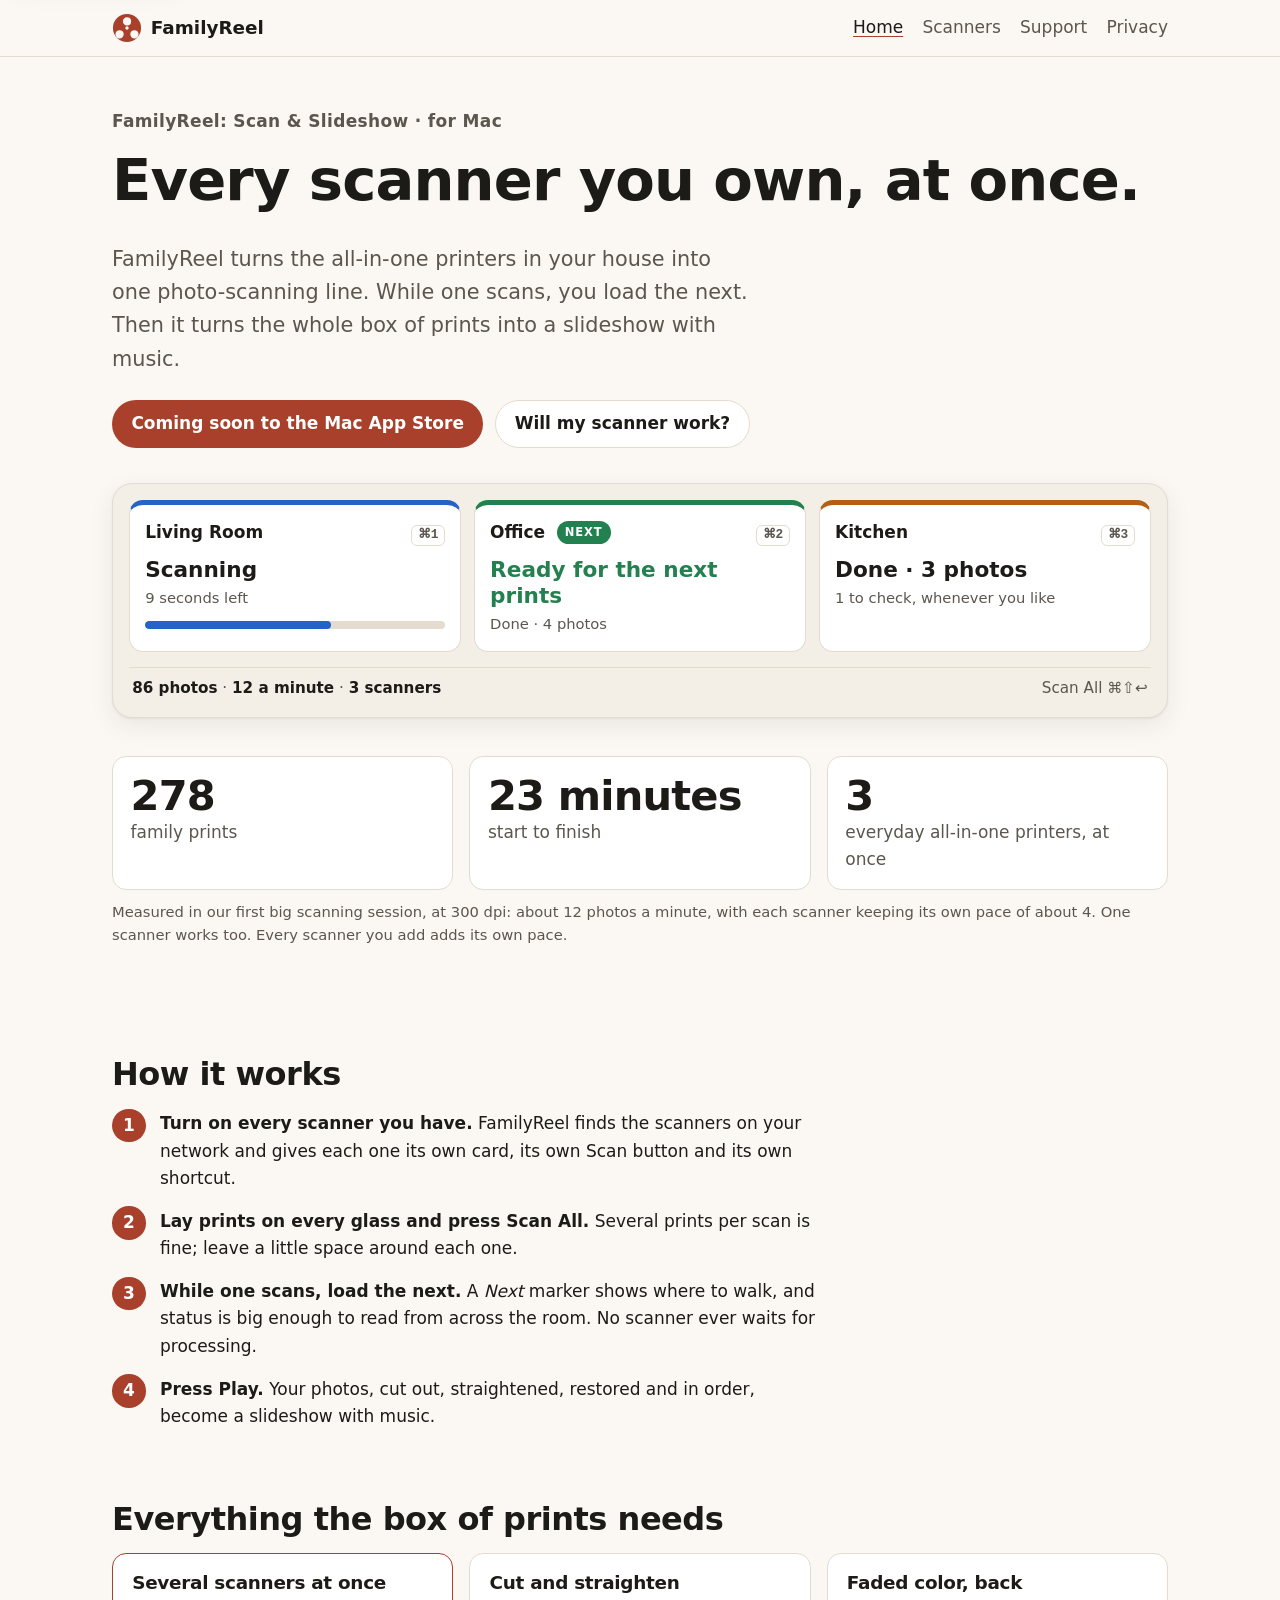
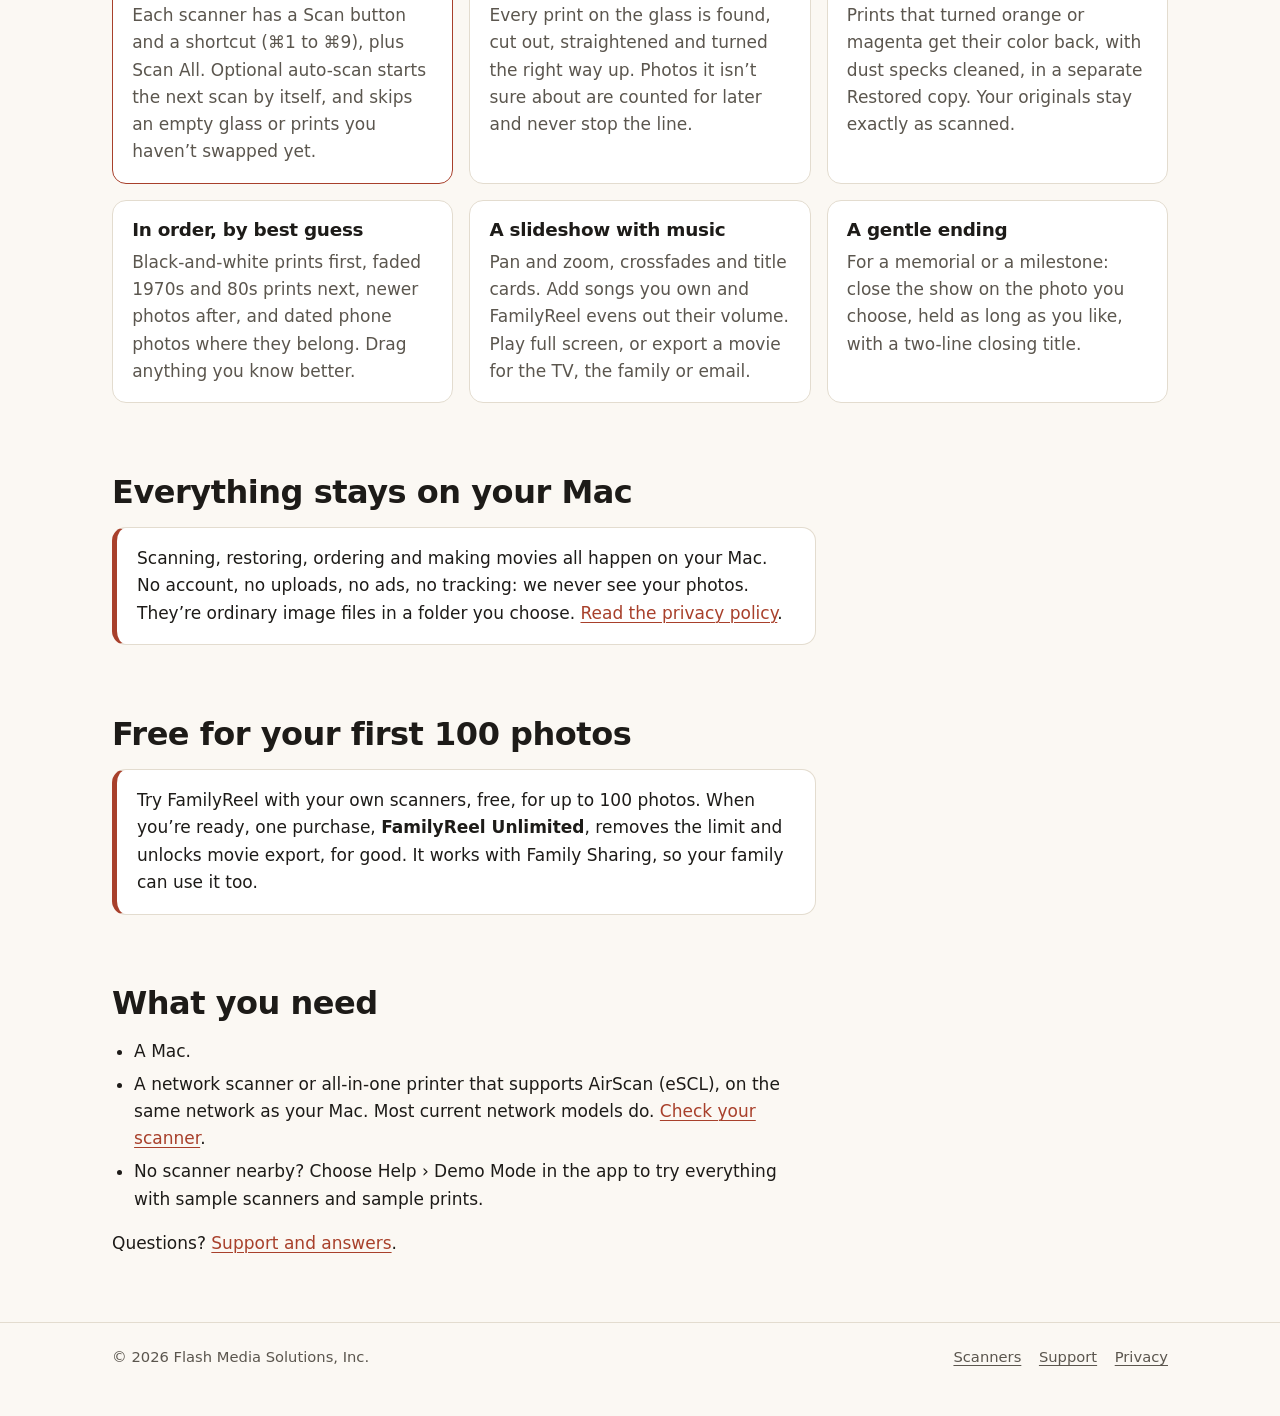
==== index.html @ 0c896a2c "FamilyReel site: product page, support, privacy policy and scanner compatibility Static HTML and one" ====
<!doctype html>
<html lang="en">
<head>
<meta charset="utf-8">
<meta name="viewport" content="width=device-width, initial-scale=1">
<meta http-equiv="Content-Security-Policy" content="default-src 'none'; style-src 'self'; img-src 'self' data:; base-uri 'none'; form-action 'none'">
<meta name="referrer" content="no-referrer">
<meta name="color-scheme" content="light dark">
<title>FamilyReel: Scan &amp; Slideshow</title>
<meta name="description" content="FamilyReel for Mac scans your old family prints on every scanner you own at the same time, restores faded color, puts the photos in order and makes a slideshow with music.">
<link rel="icon" href="assets/mark.svg" type="image/svg+xml">
<link rel="stylesheet" href="assets/site.css">
</head>
<body>
<a class="skip" href="#main">Skip to content</a>
<header class="site-header">
  <div class="wrap">
    <a class="brand" href="./" aria-label="FamilyReel home">
      <svg viewBox="0 0 32 32" aria-hidden="true" focusable="false"><path fill="currentColor" fill-rule="evenodd" d="M16 1a15 15 0 1 1 0 30 15 15 0 0 1 0-30Zm0 3.6a4.4 4.4 0 1 0 0 8.8 4.4 4.4 0 0 0 0-8.8Zm-7.9 13.7a4.4 4.4 0 1 0 0 8.8 4.4 4.4 0 0 0 0-8.8Zm15.8 0a4.4 4.4 0 1 0 0 8.8 4.4 4.4 0 0 0 0-8.8ZM16 14.2a1.8 1.8 0 1 0 0 3.6 1.8 1.8 0 0 0 0-3.6Z"/></svg>
      FamilyReel
    </a>
    <nav class="site-nav" aria-label="Main">
      <ul>
        <li><a href="./" aria-current="page">Home</a></li>
        <li><a href="compatibility/">Scanners</a></li>
        <li><a href="support/">Support</a></li>
        <li><a href="privacy/">Privacy</a></li>
      </ul>
    </nav>
  </div>
</header>

<main id="main">
  <section class="hero" aria-labelledby="hero-title">
    <div class="wrap">
      <p class="eyebrow">FamilyReel: Scan &amp; Slideshow · for Mac</p>
      <h1 id="hero-title">Every scanner you own, at once.</h1>
      <p class="lead">FamilyReel turns the all-in-one printers in your house into one photo-scanning line. While one scans, you load the next. Then it turns the whole box of prints into a slideshow with music.</p>
      <div class="actions">
        <span class="button primary soon">Coming soon to the Mac App Store</span>
        <a class="button" href="compatibility/">Will my scanner work?</a>
      </div>

      <figure class="factory" role="img" aria-label="Three scanners in FamilyReel at the same time: Living Room is scanning, Office is ready for the next prints and marked Next, Kitchen has just finished 3 photos. The readout says 86 photos, 12 a minute, 3 scanners.">
        <div class="stations" aria-hidden="true">
          <div class="station s1">
            <div class="top"><span class="name">Living Room</span><span class="key">⌘1</span></div>
            <p class="state">Scanning</p>
            <p class="detail">9 seconds left</p>
            <div class="bar"><span></span></div>
          </div>
          <div class="station s2 ready">
            <div class="top"><span class="name">Office <span class="badge">Next</span></span><span class="key">⌘2</span></div>
            <p class="state">Ready for the next prints</p>
            <p class="detail">Done · 4 photos</p>
          </div>
          <div class="station s3">
            <div class="top"><span class="name">Kitchen</span><span class="key">⌘3</span></div>
            <p class="state">Done · 3 photos</p>
            <p class="detail">1 to check, whenever you like</p>
          </div>
        </div>
        <div class="readout" aria-hidden="true">
          <span><strong>86 photos</strong> · <strong>12 a minute</strong> · <strong>3 scanners</strong></span>
          <span>Scan All ⌘⇧↩</span>
        </div>
      </figure>

      <ul class="stats" aria-label="Our first big scanning session">
        <li><span class="num">278</span> <span class="what">family prints</span></li>
        <li><span class="num">23 minutes</span> <span class="what">start to finish</span></li>
        <li><span class="num">3</span> <span class="what">everyday all-in-one printers, at once</span></li>
      </ul>
      <p class="muted small">Measured in our first big scanning session, at 300 dpi: about 12 photos a minute, with each scanner keeping its own pace of about 4. One scanner works too. Every scanner you add adds its own pace.</p>
    </div>
  </section>

  <section class="wrap" aria-labelledby="how">
    <h2 id="how">How it works</h2>
    <ol class="steps">
      <li><strong>Turn on every scanner you have.</strong> FamilyReel finds the scanners on your network and gives each one its own card, its own Scan button and its own shortcut.</li>
      <li><strong>Lay prints on every glass and press Scan All.</strong> Several prints per scan is fine; leave a little space around each one.</li>
      <li><strong>While one scans, load the next.</strong> A <em>Next</em> marker shows where to walk, and status is big enough to read from across the room. No scanner ever waits for processing.</li>
      <li><strong>Press Play.</strong> Your photos, cut out, straightened, restored and in order, become a slideshow with music.</li>
    </ol>
  </section>

  <section class="wrap" aria-labelledby="features">
    <h2 id="features">Everything the box of prints needs</h2>
    <ul class="features">
      <li class="hero-feature">
        <h3>Several scanners at once</h3>
        <p>Each scanner has a Scan button and a shortcut (⌘1 to ⌘9), plus Scan All. Optional auto-scan starts the next scan by itself, and skips an empty glass or prints you haven’t swapped yet.</p>
      </li>
      <li>
        <h3>Cut and straighten</h3>
        <p>Every print on the glass is found, cut out, straightened and turned the right way up. Photos it isn’t sure about are counted for later and never stop the line.</p>
      </li>
      <li>
        <h3>Faded color, back</h3>
        <p>Prints that turned orange or magenta get their color back, with dust specks cleaned, in a separate Restored copy. Your originals stay exactly as scanned.</p>
      </li>
      <li>
        <h3>In order, by best guess</h3>
        <p>Black-and-white prints first, faded 1970s and 80s prints next, newer photos after, and dated phone photos where they belong. Drag anything you know better.</p>
      </li>
      <li>
        <h3>A slideshow with music</h3>
        <p>Pan and zoom, crossfades and title cards. Add songs you own and FamilyReel evens out their volume. Play full screen, or export a movie for the TV, the family or email.</p>
      </li>
      <li>
        <h3>A gentle ending</h3>
        <p>For a memorial or a milestone: close the show on the photo you choose, held as long as you like, with a two-line closing title.</p>
      </li>
    </ul>
  </section>

  <section class="wrap" aria-labelledby="private">
    <h2 id="private">Everything stays on your Mac</h2>
    <div class="callout">
      <p>Scanning, restoring, ordering and making movies all happen on your Mac. No account, no uploads, no ads, no tracking: we never see your photos. They’re ordinary image files in a folder you choose. <a href="privacy/">Read the privacy policy</a>.</p>
    </div>
  </section>

  <section class="wrap" aria-labelledby="price">
    <h2 id="price">Free for your first 100 photos</h2>
    <div class="callout">
      <p>Try FamilyReel with your own scanners, free, for up to 100 photos. When you’re ready, one purchase, <strong>FamilyReel Unlimited</strong>, removes the limit and unlocks movie export, for good. It works with Family Sharing, so your family can use it too.</p>
    </div>
  </section>

  <section class="wrap" aria-labelledby="need">
    <div class="prose">
    <h2 id="need">What you need</h2>
    <ul>
      <li>A Mac.</li>
      <li>A network scanner or all-in-one printer that supports AirScan (eSCL), on the same network as your Mac. Most current network models do. <a href="compatibility/">Check your scanner</a>.</li>
      <li>No scanner nearby? Choose Help › Demo Mode in the app to try everything with sample scanners and sample prints.</li>
    </ul>
    <p>Questions? <a href="support/">Support and answers</a>.</p>
    </div>
  </section>
</main>

<footer class="site-footer">
  <div class="wrap">
    <p>© 2026 Flash Media Solutions, Inc.</p>
    <ul>
      <li><a href="compatibility/">Scanners</a></li>
      <li><a href="support/">Support</a></li>
      <li><a href="privacy/">Privacy</a></li>
    </ul>
  </div>
</footer>
</body>
</html>
---- assets/site.css ----
/* FamilyReel site. System fonts only, no third-party anything. Light and dark from the same tokens. */

:root {
  color-scheme: light dark;
  --bg: #fbf8f3;
  --bg-raised: #ffffff;
  --bg-sunk: #f3eee6;
  --text: #1d1b18;
  --muted: #5b564e;
  --line: #e3dccf;
  --accent: #a8402b;
  --accent-text: #ffffff;
  --focus: #1f5fbf;
  --s1: #2563c9;  /* station accents, as in the app: one colour per scanner */
  --s2: #23804f;
  --s3: #b45f14;
  --ready: #23804f;
  --shadow: 0 1px 2px rgb(40 30 20 / 0.06), 0 8px 24px rgb(40 30 20 / 0.08);
  --radius: 14px;
  --measure: 44rem;
  --wide: 68rem;
}

@media (prefers-color-scheme: dark) {
  :root {
    --bg: #15130f;
    --bg-raised: #1f1c17;
    --bg-sunk: #1a1814;
    --text: #f2ede5;
    --muted: #b8b0a3;
    --line: #36312a;
    --accent: #f0957a;
    --accent-text: #1d1410;
    --focus: #8ab4ff;
    --s1: #7aa7ff;
    --s2: #5fcf8f;
    --s3: #f2a65a;
    --ready: #5fcf8f;
    --shadow: 0 1px 2px rgb(0 0 0 / 0.4), 0 8px 24px rgb(0 0 0 / 0.35);
  }
}

*, *::before, *::after { box-sizing: border-box; }

html { -webkit-text-size-adjust: 100%; text-size-adjust: 100%; }

body {
  margin: 0;
  background: var(--bg);
  color: var(--text);
  font: 400 1.0625rem/1.6 -apple-system, BlinkMacSystemFont, "SF Pro Text", "Helvetica Neue", system-ui, sans-serif;
  overflow-wrap: break-word;
}

h1, h2, h3 {
  font-family: -apple-system, BlinkMacSystemFont, "SF Pro Display", "Helvetica Neue", system-ui, sans-serif;
  line-height: 1.15;
  letter-spacing: -0.015em;
  margin: 0 0 0.5em;
}
h1 { font-size: clamp(2.1rem, 6vw, 3.6rem); font-weight: 700; }
h2 { font-size: clamp(1.45rem, 3.2vw, 2rem); font-weight: 650; margin-top: 2.2em; }
h3 { font-size: 1.15rem; font-weight: 650; margin-top: 1.6em; }
p, ul, ol { margin: 0 0 1em; }
ul, ol { padding-left: 1.3em; }
li + li { margin-top: 0.35em; }

a { color: var(--accent); text-underline-offset: 0.18em; text-decoration-thickness: 1px; }
a:hover { text-decoration-thickness: 2px; }
:focus-visible { outline: 3px solid var(--focus); outline-offset: 2px; border-radius: 4px; }

.skip {
  position: absolute; left: 1rem; top: -4rem; z-index: 10;
  background: var(--bg-raised); color: var(--text); padding: 0.6rem 1rem; border-radius: 8px; box-shadow: var(--shadow);
}
.skip:focus { top: 1rem; }

.wrap { max-width: var(--wide); margin: 0 auto; padding: 0 16px; }
.prose { max-width: var(--measure); }
.muted { color: var(--muted); }
.small { font-size: 0.92rem; }

/* Header */
.site-header { border-bottom: 1px solid var(--line); background: var(--bg); }
.site-header .wrap { display: flex; flex-wrap: wrap; align-items: center; justify-content: space-between; gap: 0.5rem 1.5rem; padding-top: 0.8rem; padding-bottom: 0.8rem; }
.brand { display: inline-flex; align-items: center; gap: 0.55rem; color: var(--text); text-decoration: none; font-weight: 700; font-size: 1.15rem; }
.brand svg { width: 30px; height: 30px; color: var(--accent); flex: none; }
.site-nav ul { list-style: none; display: flex; flex-wrap: wrap; gap: 0.25rem 1.2rem; margin: 0; padding: 0; }
.site-nav li + li { margin-top: 0; }
.site-nav a { color: var(--muted); text-decoration: none; font-weight: 500; padding: 0.3rem 0; }
.site-nav a:hover, .site-nav a[aria-current="page"] { color: var(--text); text-decoration: underline; text-decoration-color: var(--accent); }

main { padding-top: 1.6rem; padding-bottom: 3rem; }
.hero { margin-top: -1.6rem; }

/* Hero */
.hero { padding: 3.2rem 0 1.5rem; }
.hero .eyebrow { color: var(--muted); font-weight: 600; letter-spacing: 0.02em; margin-bottom: 0.8rem; }
.hero .lead { font-size: clamp(1.1rem, 2.2vw, 1.3rem); color: var(--muted); max-width: 40rem; }
.actions { display: flex; flex-wrap: wrap; gap: 0.75rem; margin: 1.5rem 0 0; }
.button {
  display: inline-flex; align-items: center; min-height: 44px; padding: 0.6rem 1.15rem; border-radius: 999px;
  font-weight: 600; text-decoration: none; border: 1px solid var(--line); color: var(--text); background: var(--bg-raised);
}
.button.primary { background: var(--accent); color: var(--accent-text); border-color: transparent; }
.button.soon { cursor: default; }

/* The three-scanner picture (pure HTML/CSS) */
.factory {
  margin: 2.2rem 0 0; padding: 1rem; border: 1px solid var(--line); border-radius: calc(var(--radius) + 6px);
  background: var(--bg-sunk); box-shadow: var(--shadow);
}
.stations { display: grid; grid-template-columns: repeat(3, minmax(0, 1fr)); gap: 0.8rem; }
.station { background: var(--bg-raised); border: 1px solid var(--line); border-top: 5px solid var(--c); border-radius: var(--radius); padding: 0.85rem 0.95rem 1rem; min-width: 0; }
.station.s1 { --c: var(--s1); }
.station.s2 { --c: var(--s2); }
.station.s3 { --c: var(--s3); }
.station .top { display: flex; justify-content: space-between; align-items: baseline; gap: 0.5rem; }
.station .name { font-weight: 650; }
.station .key { font: 600 0.8rem/1 ui-monospace, "SF Mono", Menlo, monospace; color: var(--muted); border: 1px solid var(--line); border-radius: 6px; padding: 0.2rem 0.35rem; white-space: nowrap; }
.station .state { font-size: clamp(1.05rem, 2.2vw, 1.35rem); font-weight: 700; margin: 0.7rem 0 0.15rem; line-height: 1.2; }
.station .detail { color: var(--muted); font-size: 0.92rem; margin: 0; }
.station .bar { height: 8px; border-radius: 999px; background: var(--line); overflow: hidden; margin-top: 0.75rem; }
.station .bar span { display: block; height: 100%; width: 62%; background: var(--c); border-radius: inherit; animation: fill 14.6s linear infinite; }
.station.ready .state { color: var(--ready); }
.badge { display: inline-block; font-size: 0.72rem; font-weight: 800; letter-spacing: 0.08em; text-transform: uppercase; background: var(--ready); color: var(--bg-raised); border-radius: 999px; padding: 0.15rem 0.5rem; vertical-align: 0.15em; margin-left: 0.35rem; }
.readout { display: flex; flex-wrap: wrap; justify-content: space-between; gap: 0.4rem 1rem; margin-top: 0.9rem; padding: 0.55rem 0.2rem 0; color: var(--muted); font-size: 0.95rem; border-top: 1px solid var(--line); }
.readout strong { color: var(--text); font-variant-numeric: tabular-nums; }
@keyframes fill { from { width: 8%; } to { width: 100%; } }
@media (prefers-reduced-motion: reduce) { .station .bar span { animation: none; } }

/* Measured numbers */
.stats { display: grid; grid-template-columns: repeat(3, minmax(0, 1fr)); gap: 1rem; margin: 2.4rem 0 0.6rem; padding: 0; list-style: none; }
.stats li { margin: 0; padding: 1rem 1.1rem; background: var(--bg-raised); border: 1px solid var(--line); border-radius: var(--radius); }
.stats .num { display: block; font-size: clamp(1.7rem, 4.5vw, 2.6rem); font-weight: 750; letter-spacing: -0.02em; line-height: 1.1; font-variant-numeric: tabular-nums; }
.stats .what { color: var(--muted); }

/* Steps and features */
.steps { counter-reset: step; list-style: none; padding: 0; display: grid; gap: 0.9rem; max-width: var(--measure); }
.steps li { counter-increment: step; position: relative; padding: 0.1rem 0 0 3rem; margin: 0; }
.steps li::before {
  content: counter(step); position: absolute; left: 0; top: 0; width: 2.1rem; height: 2.1rem; border-radius: 50%;
  display: grid; place-items: center; font-weight: 700; background: var(--accent); color: var(--accent-text);
}
.features { display: grid; grid-template-columns: repeat(auto-fit, minmax(16rem, 1fr)); gap: 1rem; padding: 0; list-style: none; }
.features li { margin: 0; padding: 1.1rem 1.2rem; background: var(--bg-raised); border: 1px solid var(--line); border-radius: var(--radius); }
.features h3 { margin-top: 0; }
.features p { margin: 0; color: var(--muted); }
.features li.hero-feature { border-color: var(--accent); }

.callout { max-width: var(--measure); padding: 1.1rem 1.25rem; border-radius: var(--radius); background: var(--bg-raised); border: 1px solid var(--line); border-left: 5px solid var(--accent); }
.callout p:last-child { margin-bottom: 0; }

/* Tables */
.table-scroll { overflow-x: auto; max-width: 100%; }
table { border-collapse: collapse; width: 100%; min-width: 34rem; font-size: 0.97rem; }
caption { text-align: left; color: var(--muted); padding-bottom: 0.5rem; }
th, td { text-align: left; vertical-align: top; padding: 0.6rem 0.7rem; border-bottom: 1px solid var(--line); }
thead th { font-weight: 650; border-bottom-width: 2px; }

/* FAQ */
details { border: 1px solid var(--line); border-radius: 12px; background: var(--bg-raised); margin: 0 0 0.7rem; max-width: var(--measure); }
summary { cursor: pointer; padding: 0.85rem 1rem; font-weight: 600; list-style-position: outside; margin-left: 1rem; }
details[open] summary { border-bottom: 1px solid var(--line); }
details > div { padding: 0.8rem 1rem 0.2rem; }

.contact { font-size: 1.15rem; font-weight: 600; }
kbd { font: 600 0.85em ui-monospace, "SF Mono", Menlo, monospace; border: 1px solid var(--line); border-bottom-width: 2px; border-radius: 5px; padding: 0.05em 0.35em; background: var(--bg-sunk); }

/* Footer */
.site-footer { border-top: 1px solid var(--line); color: var(--muted); font-size: 0.92rem; }
.site-footer .wrap { display: flex; flex-wrap: wrap; justify-content: space-between; gap: 0.6rem 1.5rem; padding-top: 1.4rem; padding-bottom: 2rem; }
.site-footer ul { list-style: none; display: flex; flex-wrap: wrap; gap: 0.3rem 1.1rem; margin: 0; padding: 0; }
.site-footer li + li { margin-top: 0; }
.site-footer a { color: var(--muted); }

@media (max-width: 720px) {
  .stations { grid-template-columns: 1fr; }
  .stats { grid-template-columns: 1fr; }
  .hero { padding-top: 2.2rem; }
}

/* FAQ markers inside the card */
summary { list-style: none; margin-left: 0; display: flex; gap: 0.6rem; align-items: baseline; }
summary::-webkit-details-marker { display: none; }
summary::before { content: "+"; flex: none; width: 1rem; font-weight: 700; color: var(--accent); }
details[open] > summary::before { content: "−"; }

/* Tables become one card per row on phones */
@media (max-width: 640px) {
  table.stack { min-width: 0; }
  table.stack caption { display: block; width: 100%; }
  table.stack thead { position: absolute; width: 1px; height: 1px; overflow: hidden; clip: rect(0 0 0 0); white-space: nowrap; }
  table.stack, table.stack tbody, table.stack tr, table.stack th, table.stack td { display: block; width: 100%; }
  table.stack tr { border: 1px solid var(--line); border-radius: 12px; background: var(--bg-raised); padding: 0.4rem 0.9rem 0.6rem; margin-bottom: 0.8rem; }
  table.stack th[scope="row"] { font-size: 1.05rem; padding: 0.5rem 0 0.3rem; border-bottom: 1px solid var(--line); }
  table.stack td { border: 0; padding: 0.45rem 0 0; }
  table.stack td::before { content: attr(data-label); display: block; font-size: 0.8rem; font-weight: 650; color: var(--muted); text-transform: uppercase; letter-spacing: 0.04em; }
}
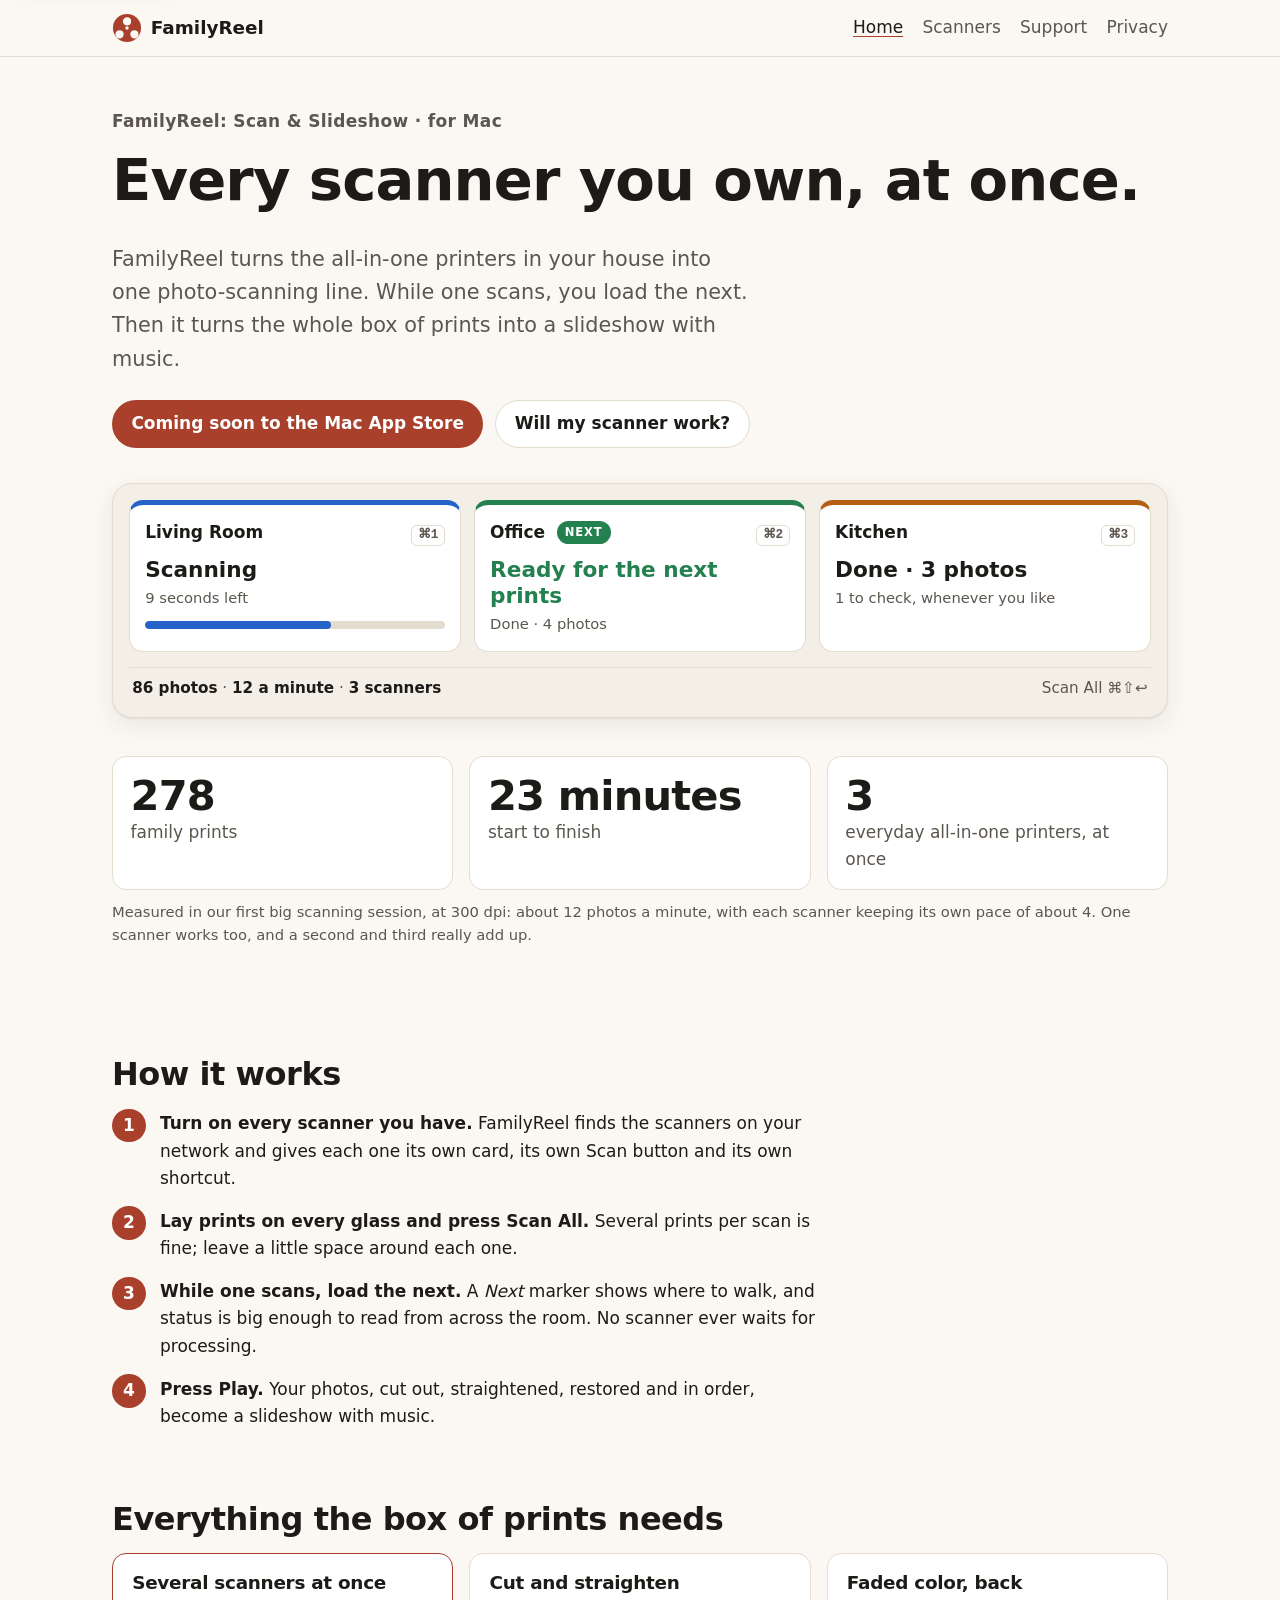
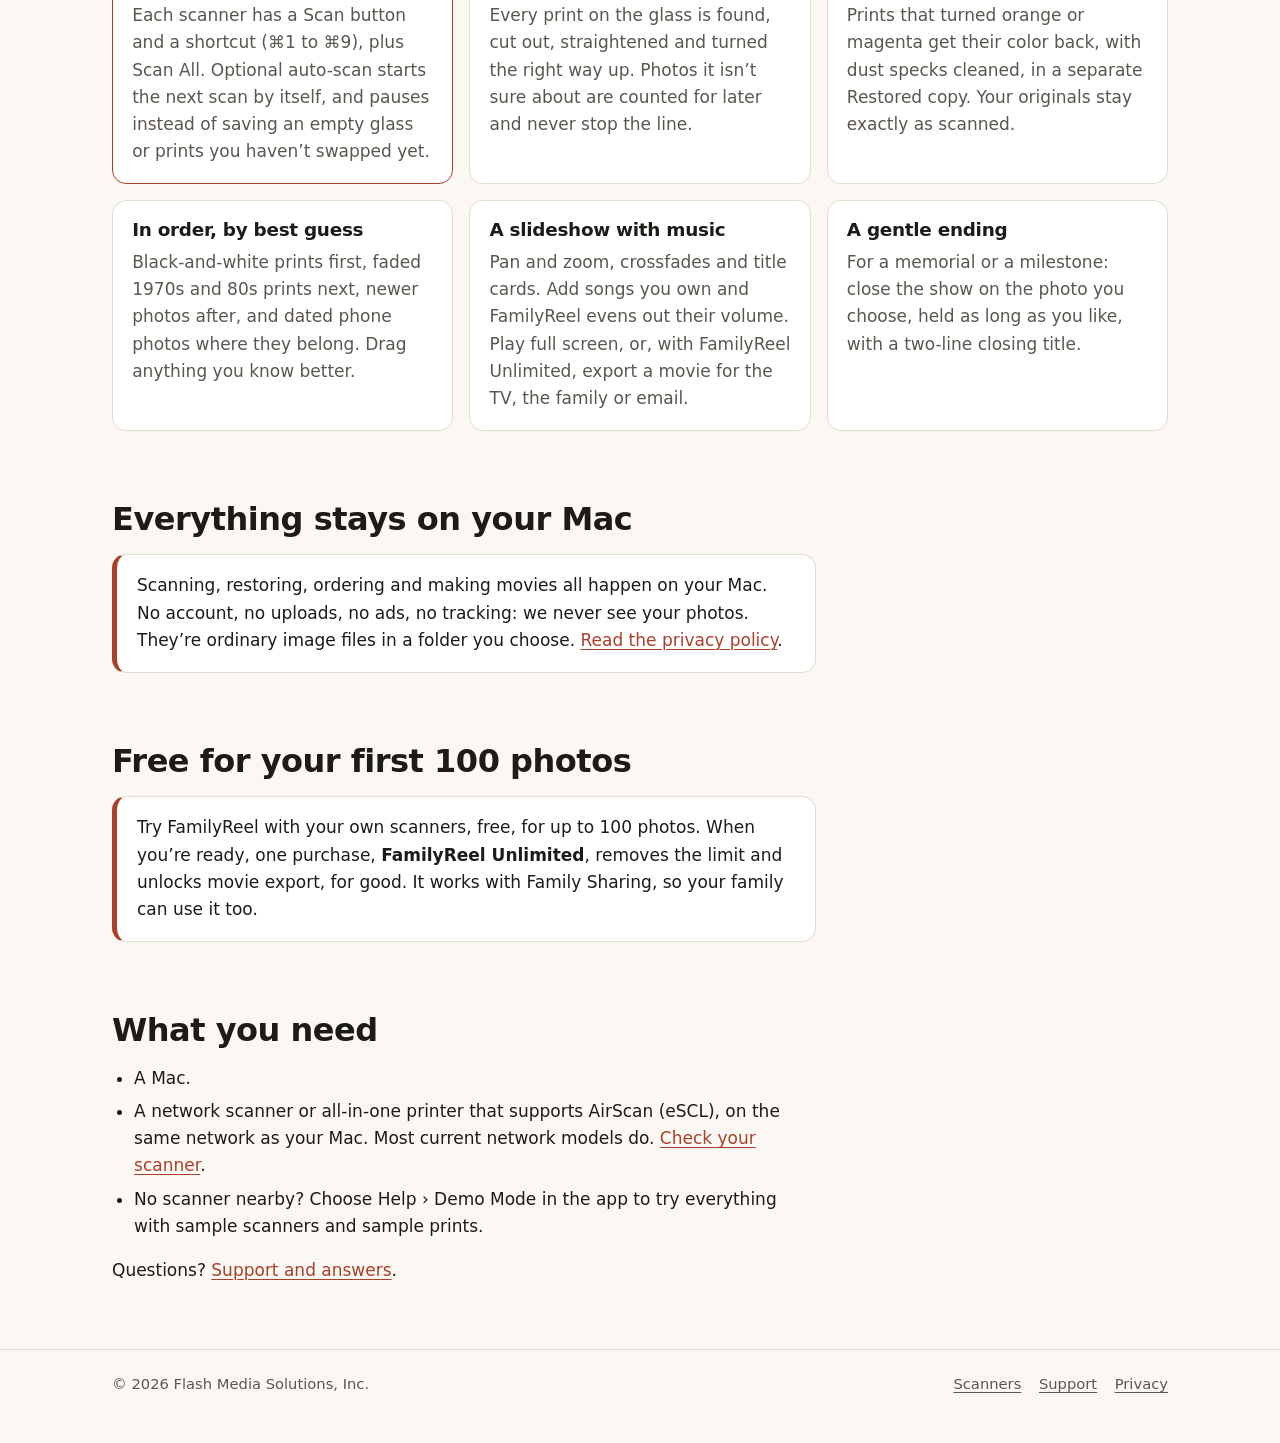
==== commit 5ad60d4c: "Privacy retention, export needs Unlimited, honest speed wording - Privacy policy: a "How long we kee" ====
--- a/index.html
+++ b/index.html
@@ -71,7 +71,7 @@
         <li><span class="num">23 minutes</span> <span class="what">start to finish</span></li>
         <li><span class="num">3</span> <span class="what">everyday all-in-one printers, at once</span></li>
       </ul>
-      <p class="muted small">Measured in our first big scanning session, at 300 dpi: about 12 photos a minute, with each scanner keeping its own pace of about 4. One scanner works too. Every scanner you add adds its own pace.</p>
+      <p class="muted small">Measured in our first big scanning session, at 300 dpi: about 12 photos a minute, with each scanner keeping its own pace of about 4. One scanner works too, and a second and third really add up.</p>
     </div>
   </section>
 
@@ -90,7 +90,7 @@
     <ul class="features">
       <li class="hero-feature">
         <h3>Several scanners at once</h3>
-        <p>Each scanner has a Scan button and a shortcut (⌘1 to ⌘9), plus Scan All. Optional auto-scan starts the next scan by itself, and skips an empty glass or prints you haven’t swapped yet.</p>
+        <p>Each scanner has a Scan button and a shortcut (⌘1 to ⌘9), plus Scan All. Optional auto-scan starts the next scan by itself, and pauses instead of saving an empty glass or prints you haven’t swapped yet.</p>
       </li>
       <li>
         <h3>Cut and straighten</h3>
@@ -106,7 +106,7 @@
       </li>
       <li>
         <h3>A slideshow with music</h3>
-        <p>Pan and zoom, crossfades and title cards. Add songs you own and FamilyReel evens out their volume. Play full screen, or export a movie for the TV, the family or email.</p>
+        <p>Pan and zoom, crossfades and title cards. Add songs you own and FamilyReel evens out their volume. Play full screen, or, with FamilyReel Unlimited, export a movie for the TV, the family or email.</p>
       </li>
       <li>
         <h3>A gentle ending</h3>
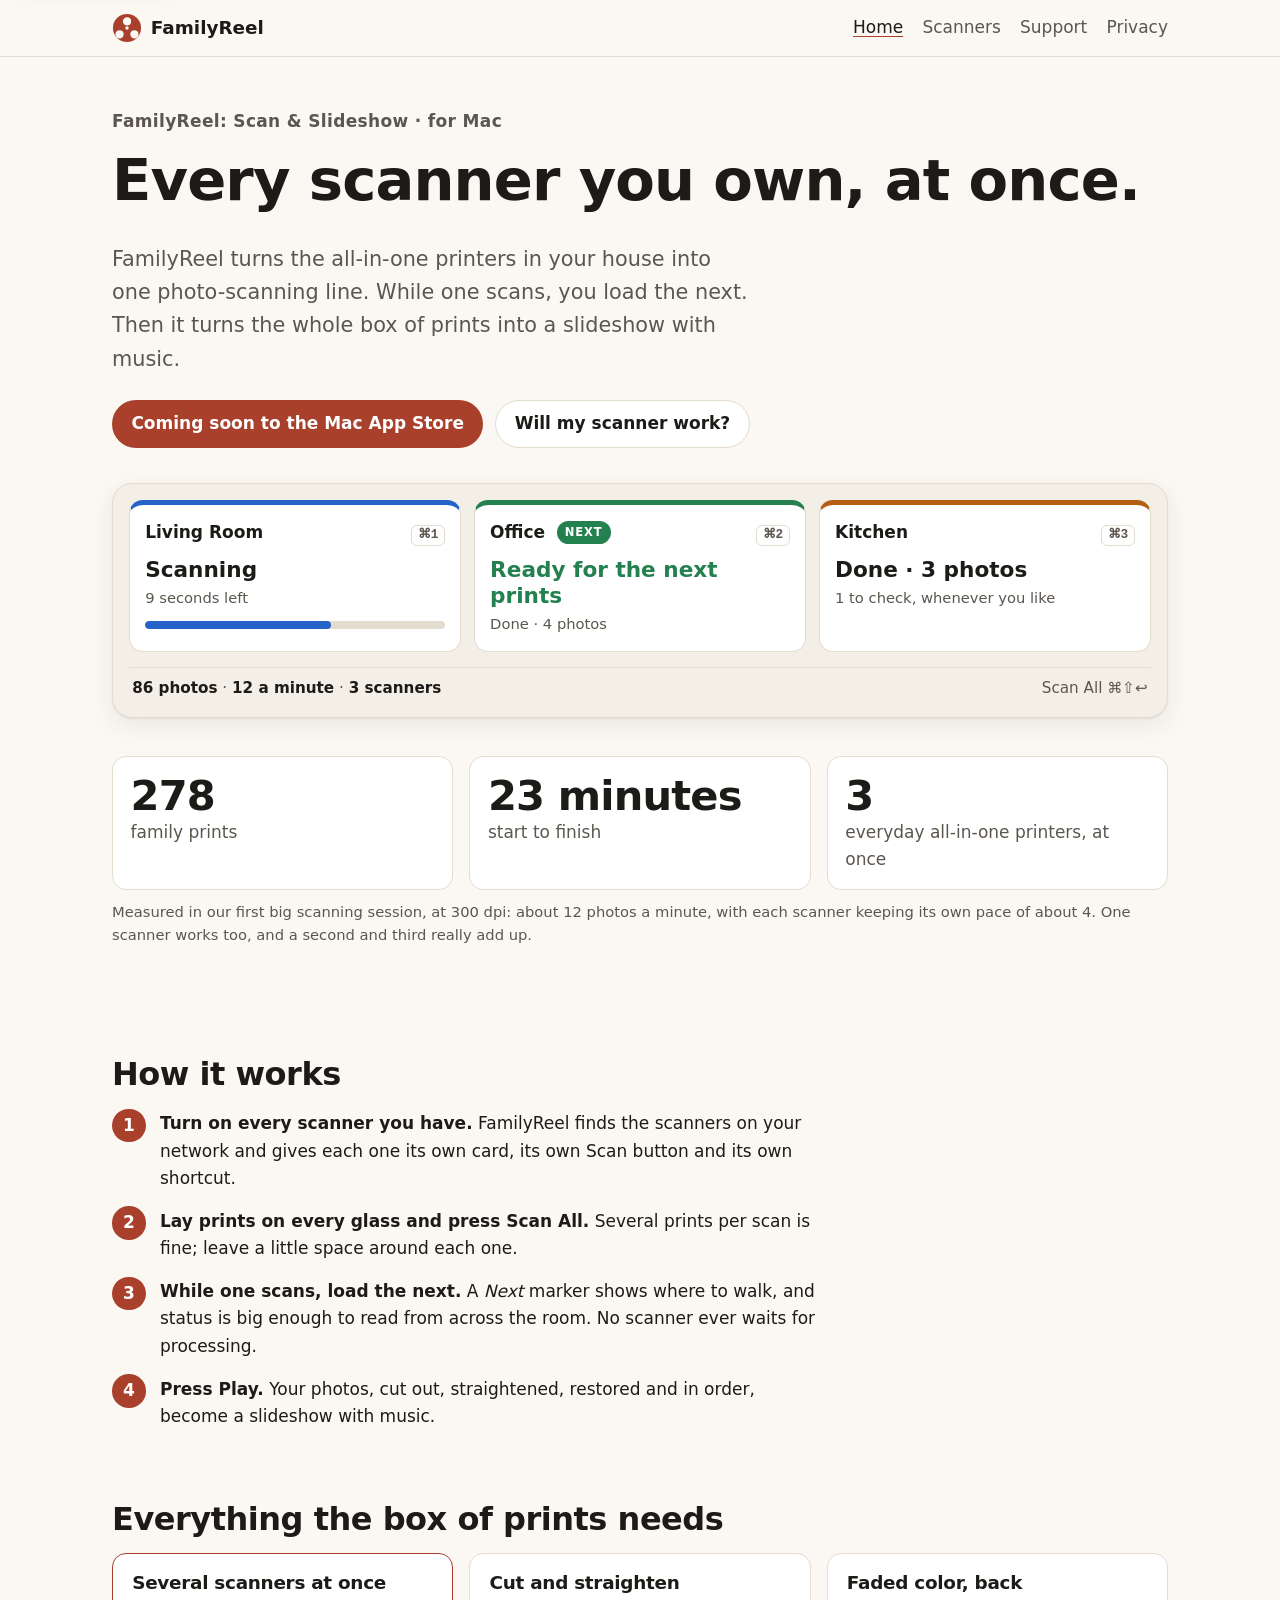
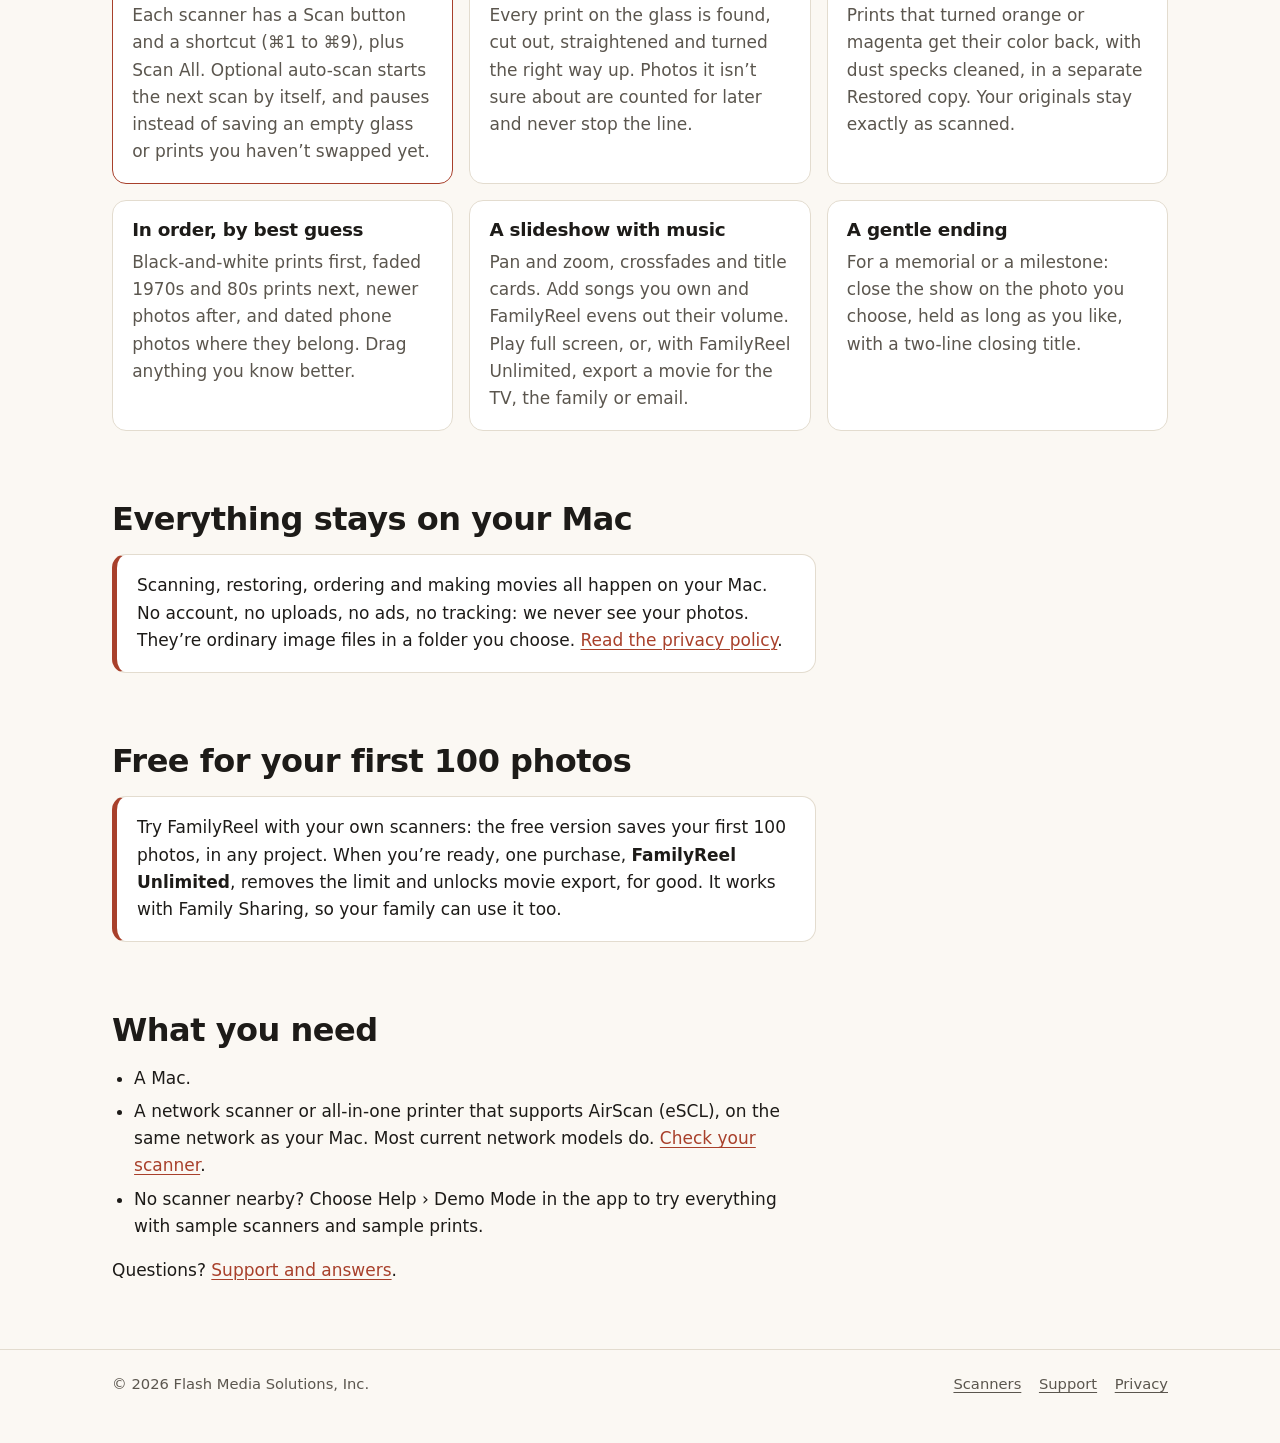
==== commit f5cb210d: "The free version covers the first 100 photos, in any project FamilyReel's free tier now counts the f" ====
--- a/index.html
+++ b/index.html
@@ -125,7 +125,7 @@
   <section class="wrap" aria-labelledby="price">
     <h2 id="price">Free for your first 100 photos</h2>
     <div class="callout">
-      <p>Try FamilyReel with your own scanners, free, for up to 100 photos. When you’re ready, one purchase, <strong>FamilyReel Unlimited</strong>, removes the limit and unlocks movie export, for good. It works with Family Sharing, so your family can use it too.</p>
+      <p>Try FamilyReel with your own scanners: the free version saves your first 100 photos, in any project. When you’re ready, one purchase, <strong>FamilyReel Unlimited</strong>, removes the limit and unlocks movie export, for good. It works with Family Sharing, so your family can use it too.</p>
     </div>
   </section>
 
